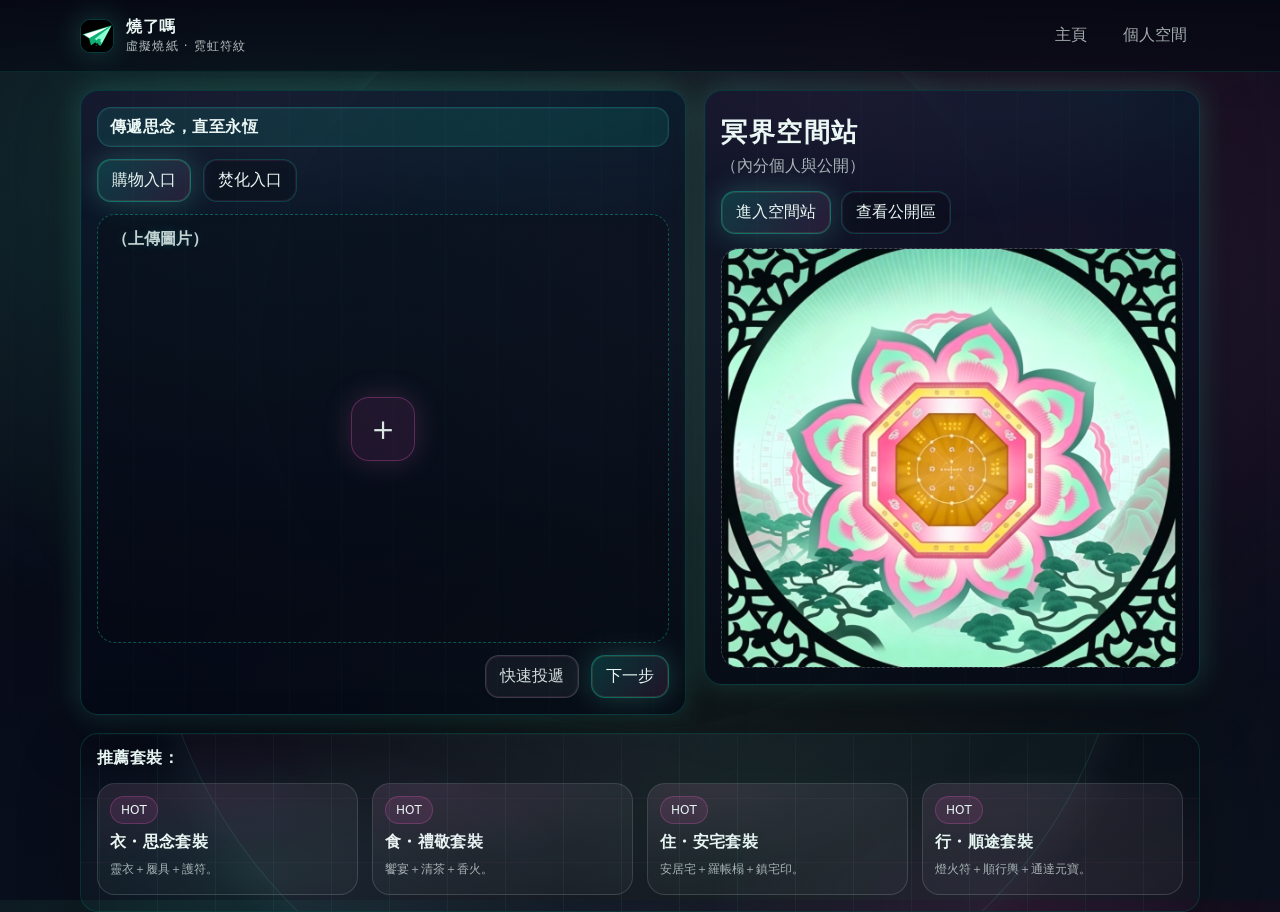
==== index.html @ e69bf2f4 "Add files via upload" ====
<!doctype html>
<html lang="zh-Hant">
  <head>
    <meta charset="utf-8" />
    <meta name="viewport" content="width=device-width, initial-scale=1" />
    <meta name="theme-color" content="#0BE6C6" />
    <meta name="description" content="燒了嗎：虛擬燒紙應用（全站繁體）。下單、結算、個人空間與冥界空間站。" />
    <title>燒了嗎｜首頁</title>
    <link rel="manifest" href="site.webmanifest" />
    <link rel="icon" href="assets/icon.png" />
    <link rel="apple-touch-icon" href="assets/icon.png" />
    <link rel="stylesheet" href="assets/styles.css" />
  </head>
  <body data-page="home">
    <div class="bg-sigil" aria-hidden="true"></div>

    <header class="topbar">
      <div class="container topbar-inner">
        <a class="brand" href="index.html" aria-label="回到首頁">
          <img class="brand-icon" src="assets/icon.png" alt="" aria-hidden="true" />
          <div>
            <div class="brand-title">燒了嗎</div>
            <div class="kicker">虛擬燒紙 · 霓虹符紋</div>
          </div>
        </a>

        <nav class="nav" aria-label="主選單">
          <a href="index.html">主頁</a>
          <a href="space.html">個人空間</a>
        </nav>
      </div>
    </header>

    <main class="container">
      <section class="grid home-grid" aria-label="首頁主區塊">
        <!-- 左：下單區域（依照你圖一/二位置） -->
        <div class="panel">
          <div class="panel-inner">
            <div class="panel-titlebar">傳遞思念，直至永恆</div>

            <div class="row" style="margin-top:12px">
              <a id="goOrder" class="btn btn-primary" href="order.html">購物入口</a>
              <a id="goBurn" class="btn" href="checkout.html">焚化入口</a>
            </div>

            <div class="upload-box" style="margin-top:12px">
              <div class="hint">（上傳圖片）</div>
              <div class="plus" aria-hidden="true">＋</div>
              <div id="uploadPreview" class="upload-preview" aria-hidden="true">
                <img id="uploadPreviewImg" alt="已上傳圖片預覽" />
              </div>
              <input id="uploadInput" type="file" accept="image/*" aria-label="上傳供品圖片" />
            </div>

            <div class="row" style="margin-top:12px; justify-content:flex-end">
              <button id="quickSend" class="btn btn-ghost" type="button">快速投遞</button>
              <button id="nextStep" class="btn btn-primary" type="button">下一步</button>
            </div>
          </div>
        </div>

        <!-- 右：冥界空間站（依照你圖一/二位置） -->
        <div class="panel right-station">
          <div class="panel-inner">
            <div class="station-head">冥界空間站</div>
            <div class="station-sub">（內分個人與公開）</div>

            <div class="station-cta">
              <button id="goStation" class="btn btn-primary" type="button">進入空間站</button>
              <a class="btn" href="station.html#public">查看公開區</a>
            </div>

            <div style="margin-top:14px" class="empty station-lotus">
              <img class="station-lotus-bg" src="assets/lotus_full.png" alt="" aria-hidden="true" />
            </div>
          </div>
        </div>
      </section>

      <!-- 底部：推薦套裝（依照你圖一/二位置） -->
      <section class="footer-strip" aria-label="推薦套裝">
        <div class="title">推薦套裝：</div>
        <div id="recommended" class="cards"></div>
      </section>
    </main>

    <script defer src="assets/app.bundle.js"></script>
  </body>
</html>
---- assets/styles.css ----
:root{
  --bg0:#060813;
  --bg1:#0A0F20;
  --panel: rgba(10, 18, 40, 0.62);
  --panel2: rgba(4, 8, 20, 0.72);
  --line: rgba(131, 255, 219, 0.28);
  --line2: rgba(255, 133, 222, 0.25);
  --text:#EAF7F4;
  --muted: rgba(234, 247, 244, 0.68);

  /* 更接近參考圖二：薄荷青＋粉紫霓虹 */
  --neonC:#5FF6D6;
  --neonP:#FF7AD9;
  --neonG:#B8FF4D;
  --neonY:#FFE07A;

  --shadowC: 0 0 30px rgba(95, 246, 214, 0.22);
  --shadowP: 0 0 30px rgba(255, 122, 217, 0.18);

  --radius: 18px;
  --radius2: 12px;
  --max: 1120px;
}

*{ box-sizing:border-box; }
html,body{ height:100%; }
body{
  margin:0;
  color:var(--text);
  font-family: ui-sans-serif, system-ui, -apple-system, "Microsoft JhengHei", "PingFang TC", "Noto Sans TC", "Heiti TC", Arial, sans-serif;
  background:
    radial-gradient(1200px 760px at 20% 18%, rgba(95,246,214,.16), transparent 60%),
    radial-gradient(980px 720px at 82% 26%, rgba(255,122,217,.13), transparent 66%),
    radial-gradient(980px 780px at 58% 92%, rgba(184,255,77,.07), transparent 62%),
    linear-gradient(180deg, #050712, #090E1C);
  overflow-x:hidden;
}

.bg-sigil{
  position:fixed;
  inset:-20vh -20vw;
  pointer-events:none;
  opacity:.28;
  filter: blur(.2px);
  background:
    radial-gradient(circle at 50% 45%, rgba(95,246,214,.10), transparent 56%),
    conic-gradient(from 120deg, rgba(255,122,217,.06), rgba(95,246,214,.06), rgba(255,224,122,.05), rgba(184,255,77,.05), rgba(255,122,217,.06));
  mask-image:
    radial-gradient(circle at 50% 40%, rgba(0,0,0,.85), transparent 62%),
    linear-gradient(180deg, rgba(0,0,0,.92), transparent 70%);
  z-index:-1;
}
.bg-sigil::before{
  content:"";
  position:absolute;
  inset:0;
  background-image:
    repeating-linear-gradient(90deg, rgba(95,246,214,.06) 0 1px, transparent 1px 46px),
    repeating-linear-gradient(0deg, rgba(95,246,214,.05) 0 1px, transparent 1px 44px);
  opacity:.35;
  mix-blend-mode: screen;
}
.bg-sigil::after{
  content:"";
  position:absolute;
  left:50%;
  top:42%;
  width:min(760px, 68vw);
  aspect-ratio:1/1;
  transform: translate(-50%,-50%) rotate(12deg);
  border-radius:50%;
  border:1px solid rgba(95,246,214,.22);
  box-shadow: var(--shadowC);
  background:
    radial-gradient(circle at 50% 50%, rgba(255,224,122,.10), transparent 55%),
    radial-gradient(circle at 50% 50%, rgba(95,246,214,.08), transparent 62%);
}

a{ color:inherit; text-decoration:none; }
button{ font:inherit; color:inherit; }
img{ max-width:100%; display:block; }

.container{
  width: min(var(--max), calc(100% - 32px));
  margin: 0 auto;
}

.topbar{
  position:sticky;
  top:0;
  z-index:10;
  backdrop-filter: blur(10px);
  background: linear-gradient(180deg, rgba(6,8,19,.92), rgba(6,8,19,.62));
  border-bottom: 1px solid rgba(11,230,198,.14);
}
.topbar-inner{
  display:flex;
  align-items:center;
  justify-content:space-between;
  padding: 14px 0;
}
.brand{
  display:flex;
  align-items:center;
  gap:12px;
  min-width: 140px;
}
.brand-icon{
  width:34px;
  height:34px;
  border-radius:10px;
  border: 1px solid rgba(11,230,198,.22);
  box-shadow: var(--shadowC);
  object-fit: cover;
  background: rgba(7,10,18,.35);
}
.brand-title{
  font-weight: 800;
  letter-spacing: .04em;
}
.nav{
  display:flex;
  align-items:center;
  gap: 10px;
}
.nav a{
  padding: 10px 12px;
  border-radius: 12px;
  border: 1px solid transparent;
  color: var(--muted);
}
.nav a[aria-current="page"]{
  color: var(--text);
  border-color: rgba(11,230,198,.22);
  background: rgba(11,230,198,.06);
  box-shadow: 0 0 0 1px rgba(255,91,205,.08) inset;
}
.nav a:hover{
  color: var(--text);
  background: rgba(255,91,205,.06);
  border-color: rgba(255,91,205,.18);
}

.grid{
  display:grid;
  gap: 18px;
}
.home-grid{
  grid-template-columns: 1.1fr .9fr;
  align-items: start;
  margin-top: 18px;
}
@media (max-width: 900px){
  .home-grid{ grid-template-columns: 1fr; }
}

.panel{
  border-radius: var(--radius);
  background: linear-gradient(180deg, rgba(10, 18, 40, 0.68), rgba(4, 8, 20, 0.65));
  border: 1px solid rgba(11,230,198,.18);
  box-shadow: 0 22px 60px rgba(0,0,0,.35), var(--shadowC);
  overflow:hidden;
  position:relative;
}
.panel::before{
  content:"";
  position:absolute;
  inset:0;
  background:
    radial-gradient(700px 240px at 20% 0%, rgba(255,91,205,.14), transparent 60%),
    radial-gradient(600px 240px at 80% 0%, rgba(11,230,198,.12), transparent 60%),
    repeating-linear-gradient(90deg, rgba(11,230,198,.08) 0 1px, transparent 1px 52px);
  opacity:.38;
  pointer-events:none;
}
.panel-inner{
  position:relative;
  padding: 16px;
}
.panel-titlebar{
  height: 40px;
  border-radius: 14px;
  background: rgba(11,230,198,.10);
  border: 1px solid rgba(11,230,198,.20);
  box-shadow: 0 0 0 1px rgba(255,91,205,.08) inset;
  display:flex;
  align-items:center;
  padding: 0 12px;
  font-weight: 700;
  letter-spacing:.03em;
}

.row{
  display:flex;
  gap: 12px;
  flex-wrap: wrap;
}
.btn{
  cursor:pointer;
  border:1px solid rgba(11,230,198,.22);
  background: rgba(7, 10, 18, .35);
  padding: 10px 14px;
  border-radius: 14px;
  transition: transform .08s ease, background .12s ease, border-color .12s ease;
  box-shadow: 0 0 0 1px rgba(255,91,205,.10) inset;
}
.btn:hover{
  background: rgba(255,91,205,.08);
  border-color: rgba(255,91,205,.25);
}
.btn:active{ transform: translateY(1px); }
.btn-primary{
  border-color: rgba(11,230,198,.34);
  background: linear-gradient(135deg, rgba(11,230,198,.18), rgba(255,91,205,.10));
  box-shadow: var(--shadowC), 0 0 0 1px rgba(255,209,91,.10) inset;
}
.btn-ghost{
  border-color: rgba(234,247,244,.16);
  background: rgba(234,247,244,.05);
  color: rgba(234,247,244,.88);
}
.btn-small{ padding: 8px 10px; border-radius: 12px; }

.upload-box{
  margin-top: 14px;
  border-radius: var(--radius);
  border: 1px dashed rgba(11,230,198,.34);
  background: rgba(7, 10, 18, .30);
  aspect-ratio: 16/12;
  min-height: 300px;
  display:flex;
  align-items:center;
  justify-content:center;
  position:relative;
  overflow:hidden;
}
.upload-box .plus{
  width: 64px;
  height: 64px;
  border-radius: 18px;
  border: 1px solid rgba(255,91,205,.28);
  background: rgba(255,91,205,.10);
  box-shadow: var(--shadowP);
  display:grid;
  place-items:center;
  font-size: 34px;
  color: rgba(234,247,244,.92);
}
.upload-box .hint{
  position:absolute;
  top: 14px;
  left: 14px;
  font-weight: 700;
  color: rgba(234,247,244,.84);
  text-shadow: 0 0 10px rgba(11,230,198,.18);
}
.upload-box input{
  position:absolute;
  inset:0;
  opacity:0;
  cursor:pointer;
}
.upload-preview{
  position:absolute;
  inset:0;
  display:none;
  align-items:center;
  justify-content:center;
  padding: 14px;
}
.upload-preview img{
  max-height: 100%;
  border-radius: 14px;
  border: 1px solid rgba(11,230,198,.20);
  box-shadow: 0 18px 40px rgba(0,0,0,.38), var(--shadowC);
}

.footer-strip{
  margin-top: 18px;
  border-radius: var(--radius);
  border: 1px solid rgba(11,230,198,.16);
  background: rgba(7, 10, 18, .22);
  box-shadow: 0 22px 60px rgba(0,0,0,.28);
  overflow:hidden;
  position:relative;
}
.footer-strip::before{
  content:"";
  position:absolute;
  inset:-40px -40px -80px -40px;
  pointer-events:none;
  opacity:.55;
  background:
    radial-gradient(520px 220px at 18% 60%, rgba(95,246,214,.18), transparent 60%),
    radial-gradient(520px 220px at 82% 70%, rgba(255,122,217,.16), transparent 60%),
    repeating-linear-gradient(90deg, rgba(95,246,214,.10) 0 1px, transparent 1px 58px),
    repeating-linear-gradient(0deg, rgba(255,122,217,.08) 0 1px, transparent 1px 64px);
  mix-blend-mode: screen;
  filter: blur(.6px);
  mask-image: linear-gradient(180deg, rgba(0,0,0,.15), rgba(0,0,0,.95) 30%, rgba(0,0,0,.95));
}
.footer-strip::after{
  /* 「符文感」：用幾何光環模擬符印，不用文字避免出現簡體/亂碼 */
  content:"";
  position:absolute;
  left:50%;
  bottom:-140px;
  width:min(980px, 92vw);
  aspect-ratio: 1/1;
  transform: translateX(-50%) rotate(10deg);
  border-radius:50%;
  border:1px solid rgba(95,246,214,.18);
  box-shadow: 0 0 60px rgba(95,246,214,.10), 0 0 60px rgba(255,122,217,.08);
  background:
    radial-gradient(circle at 50% 50%, rgba(95,246,214,.12), transparent 58%),
    conic-gradient(from 90deg, rgba(95,246,214,.08), rgba(255,122,217,.07), rgba(255,224,122,.05), rgba(95,246,214,.08));
  opacity:.55;
  pointer-events:none;
}
.footer-strip .title,
.footer-strip .cards{
  position:relative;
}

/* 分類按鈕：更大、更像主入口 */
.cat-tabs .btn{
  padding: 12px 18px;
  border-radius: 16px;
  font-weight: 800;
  letter-spacing: .08em;
}
@media (max-width: 720px){
  .cat-tabs .btn{
    padding: 12px 16px;
    flex: 1 1 76px;
    justify-content:center;
    text-align:center;
  }
}
.footer-strip .title{
  padding: 14px 16px 0 16px;
  font-weight: 800;
  letter-spacing:.03em;
}
.cards{
  display:grid;
  grid-template-columns: repeat(4, 1fr);
  gap: 14px;
  padding: 14px 16px 16px 16px;
}
@media (max-width: 900px){
  .cards{ grid-template-columns: repeat(2, 1fr); }
}
.card{
  border-radius: 18px;
  border: 1px solid rgba(234,247,244,.14);
  background: linear-gradient(180deg, rgba(234,247,244,.06), rgba(234,247,244,.03));
  overflow:hidden;
  min-height: 112px;
  position:relative;
}
.card::before{
  content:"";
  position:absolute;
  inset:0;
  background: radial-gradient(420px 140px at 20% 0%, rgba(255,91,205,.10), transparent 55%);
  opacity:.7;
}
.card-inner{
  position:relative;
  padding: 12px;
  display:flex;
  flex-direction:column;
  gap: 8px;
}
.tag{
  display:inline-flex;
  align-items:center;
  gap: 8px;
  font-size: 12px;
  padding: 6px 10px;
  border-radius: 999px;
  border: 1px solid rgba(11,230,198,.22);
  background: rgba(11,230,198,.08);
  width: fit-content;
}
.tag.hot{ border-color: rgba(255,91,205,.24); background: rgba(255,91,205,.10); }
.tag.new{ border-color: rgba(255,209,91,.24); background: rgba(255,209,91,.10); }

.muted{ color: var(--muted); }
.kicker{ font-size: 12px; letter-spacing:.10em; text-transform: uppercase; opacity:.76; }
.h1{
  font-size: clamp(26px, 3.4vw, 44px);
  line-height:1.05;
  font-weight: 900;
  margin: 18px 0 10px 0;
}
.lead{ color: rgba(234,247,244,.74); max-width: 60ch; }

.split{
  display:grid;
  grid-template-columns: 1fr 1fr;
  gap: 14px;
}
@media (max-width: 720px){
  .split{ grid-template-columns: 1fr; }
}

.list{
  display:grid;
  grid-template-columns: repeat(2, 1fr);
  gap: 12px;
}
@media (max-width: 720px){
  .list{ grid-template-columns: 1fr; }
}
.item{
  border-radius: 16px;
  border: 1px solid rgba(11,230,198,.18);
  background: rgba(7,10,18,.30);
  padding: 12px;
  display:flex;
  gap: 12px;
  align-items:center;
}
.thumb{
  width: 64px;
  height: 64px;
  border-radius: 14px;
  border: 1px solid rgba(255,91,205,.22);
  background: rgba(255,91,205,.10);
  overflow:hidden;
  flex: 0 0 auto;
}
.thumb img{ width:100%; height:100%; object-fit:cover; }
.item h3{ margin:0; font-size: 14px; }
.item p{ margin:4px 0 0 0; font-size: 12px; color: rgba(234,247,244,.68); }

.form{
  display:grid;
  gap: 10px;
  margin-top: 10px;
}
.field{
  display:grid;
  gap: 6px;
}
.label{ font-size: 12px; color: rgba(234,247,244,.78); }
.input, .select, textarea{
  width:100%;
  border-radius: 14px;
  border: 1px solid rgba(11,230,198,.18);
  background: rgba(7,10,18,.28);
  color: var(--text);
  padding: 10px 12px;
  outline:none;
}
.input:focus, .select:focus, textarea:focus{
  border-color: rgba(11,230,198,.34);
  box-shadow: 0 0 0 3px rgba(11,230,198,.10);
}

.notice{
  border-radius: 16px;
  border: 1px solid rgba(255,209,91,.22);
  background: rgba(255,209,91,.10);
  padding: 12px;
  color: rgba(234,247,244,.90);
}

.gallery{
  display:grid;
  grid-template-columns: repeat(3, 1fr);
  gap: 12px;
  margin-top: 12px;
}
@media (max-width: 900px){
  .gallery{ grid-template-columns: repeat(2, 1fr); }
}
.tile{
  border-radius: 18px;
  border: 1px solid rgba(11,230,198,.18);
  background: rgba(7,10,18,.28);
  overflow:hidden;
  position:relative;
}
.tile img{ width:100%; height: 170px; object-fit:cover; }
.tile .cap{
  padding: 10px 12px;
  border-top: 1px solid rgba(234,247,244,.10);
  color: rgba(234,247,244,.76);
  font-size: 12px;
}

.pill{
  display:inline-flex;
  align-items:center;
  gap: 8px;
  padding: 8px 10px;
  border-radius: 999px;
  border: 1px solid rgba(234,247,244,.14);
  background: rgba(234,247,244,.06);
  color: rgba(234,247,244,.86);
}

.right-station{
  min-height: 520px;
  display:flex;
  flex-direction:column;
  justify-content:space-between;
}
.station-head{
  font-weight: 900;
  font-size: 26px;
  letter-spacing:.06em;
  margin: 8px 0 0 0;
}
.station-sub{ color: rgba(234,247,244,.70); margin: 6px 0 0 0; }
.station-cta{
  margin-top: 14px;
  display:flex;
  gap: 10px;
  flex-wrap:wrap;
}

.toolbar{
  display:flex;
  align-items:center;
  justify-content:space-between;
  gap: 12px;
  flex-wrap:wrap;
  margin-top: 10px;
}

.empty{
  border-radius: 18px;
  border: 1px dashed rgba(234,247,244,.18);
  background: rgba(234,247,244,.04);
  padding: 16px;
  color: rgba(234,247,244,.72);
}

/* 首頁右側空間站：紅框位置放蓮花 */
.station-lotus{
  position: relative;
  overflow:hidden;
  /* 擴大紅框區域高度，讓圖一能完整展示 */
  min-height: 420px;
  padding: 0; /* 去除 empty 預設內距，避免顯示變窄 */
}
.station-lotus-bg{
  position:absolute;
  inset: 0;
  width: 100%;
  height: 100%;
  object-fit: cover; /* 完全覆蓋整個區塊 */
  object-position: center;
  opacity: 1;
  filter:
    saturate(1.05)
    drop-shadow(0 24px 40px rgba(0,0,0,.45))
    drop-shadow(0 0 52px rgba(95,246,214,.16))
    drop-shadow(0 0 52px rgba(255,122,217,.12));
  pointer-events:none;
  user-select:none;
}
.station-lotus::before{
  content:"";
  position:absolute;
  inset:0;
  background:
    radial-gradient(560px 260px at 50% 52%, rgba(95,246,214,.16), transparent 62%),
    radial-gradient(600px 280px at 50% 56%, rgba(255,122,217,.12), transparent 64%);
  opacity:.9;
  mix-blend-mode: screen;
  pointer-events:none;
}

.sr-only{
  position:absolute;
  width:1px;
  height:1px;
  padding:0;
  margin:-1px;
  overflow:hidden;
  clip:rect(0,0,0,0);
  white-space:nowrap;
  border:0;
}

/* -------- 焚化動畫（結算確認後） -------- */
.burn-overlay{
  position: fixed;
  inset: 0;
  display:none;
  align-items:center;
  justify-content:center;
  /* 只模糊符紙以外的內容：用 backdrop-filter 模糊「背後」 */
  backdrop-filter: blur(9px) saturate(1.12);
  background: radial-gradient(900px 600px at 50% 45%, rgba(0,0,0,.20), rgba(0,0,0,.70));
  z-index: 999;
}
.burning .burn-overlay{ display:flex; }

.burn-stage{
  width: min(420px, 78vw);
  aspect-ratio: 6 / 9.5;
  position: relative;
  display:grid;
  place-items:center;
}
.burn-message{
  width: min(520px, 84vw);
  padding: 18px 18px;
  border-radius: 18px;
  border: 1px solid rgba(95,246,214,.22);
  background: rgba(6, 10, 18, .55);
  box-shadow: 0 28px 70px rgba(0,0,0,.45), 0 0 0 1px rgba(255,122,217,.10) inset, var(--shadowC);
  text-align: center;
  opacity: 0;
  transform: translateY(10px) scale(.98);
}
.burning .burn-message{
  /* 出現後停留約 2~3 秒，再以消散淡出離場 */
  animation:
    burnMessageIn .42s ease-out forwards,
    burnMessageDissolve .90s ease-in forwards 2.25s;
}
.burn-kicker{
  font-size: 12px;
  letter-spacing: .18em;
  color: rgba(234,247,244,.72);
  text-transform: uppercase;
}
.burn-blessing{
  margin-top: 10px;
  font-size: clamp(18px, 2.8vw, 26px);
  line-height: 1.25;
  font-weight: 900;
  letter-spacing: .02em;
  color: rgba(234,247,244,.95);
  text-shadow: 0 0 18px rgba(95,246,214,.12), 0 0 18px rgba(255,122,217,.10);
}

@keyframes burnMessageIn{
  0%{ opacity:0; transform: translateY(12px) scale(.98); }
  100%{ opacity:1; transform: translateY(0) scale(1); }
}
@keyframes burnMessageDissolve{
  0%{ opacity:1; transform: translateY(0) scale(1); filter: blur(0); }
  65%{ opacity:.55; transform: translateY(-10px) scale(.995); filter: blur(.6px); }
  100%{ opacity:0; transform: translateY(-22px) scale(.985); filter: blur(1.4px); }
}
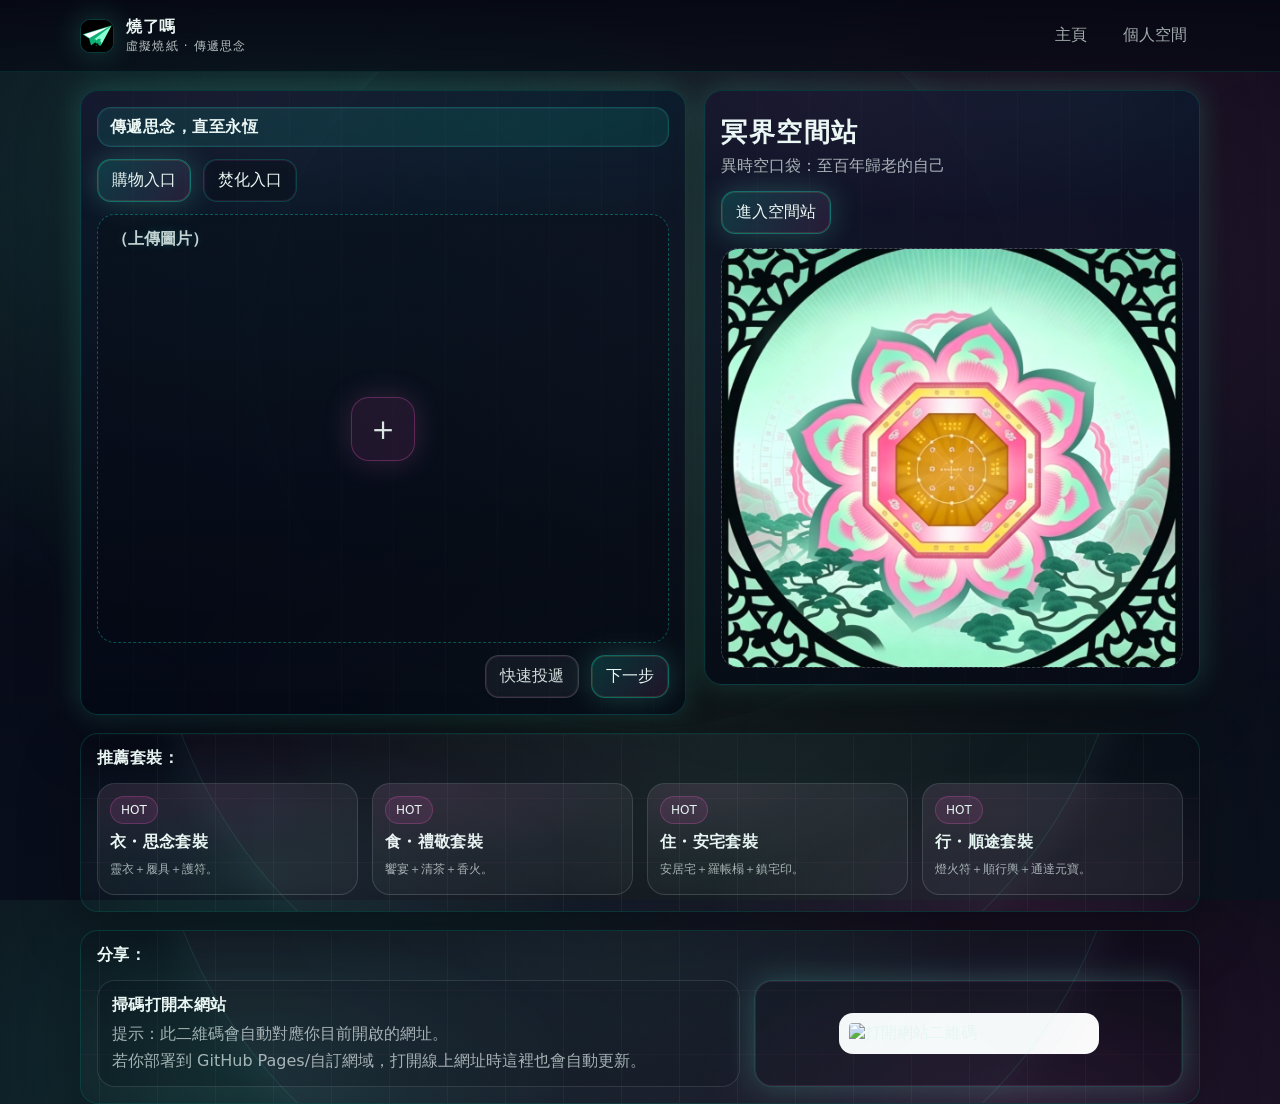
==== commit 175c1fcc: "Add files via upload" ====
--- a/index.html
+++ b/index.html
@@ -20,7 +20,7 @@
           <img class="brand-icon" src="assets/icon.png" alt="" aria-hidden="true" />
           <div>
             <div class="brand-title">燒了嗎</div>
-            <div class="kicker">虛擬燒紙 · 霓虹符紋</div>
+            <div class="kicker">虛擬燒紙 · 傳遞思念</div>
           </div>
         </a>
 
@@ -63,11 +63,10 @@
         <div class="panel right-station">
           <div class="panel-inner">
             <div class="station-head">冥界空間站</div>
-            <div class="station-sub">（內分個人與公開）</div>
+            <div class="station-sub">異時空口袋：至百年歸老的自己</div>
 
             <div class="station-cta">
               <button id="goStation" class="btn btn-primary" type="button">進入空間站</button>
-              <a class="btn" href="station.html#public">查看公開區</a>
             </div>
 
             <div style="margin-top:14px" class="empty station-lotus">
@@ -82,6 +81,20 @@
         <div class="title">推薦套裝：</div>
         <div id="recommended" class="cards"></div>
       </section>
+
+      <section class="footer-strip" aria-label="分享二維碼">
+        <div class="title">分享：</div>
+        <div class="share-grid">
+          <div class="share-text">
+            <div style="font-weight:900; letter-spacing:.02em">掃碼打開本網站</div>
+            <div class="muted" style="margin-top:8px">提示：此二維碼會自動對應你目前開啟的網址。</div>
+            <div class="muted" style="margin-top:6px">若你部署到 GitHub Pages/自訂網域，打開線上網址時這裡也會自動更新。</div>
+          </div>
+          <div class="share-qr">
+            <img id="shareQr" alt="打開網站二維碼" />
+          </div>
+        </div>
+      </section>
     </main>
 
     <script defer src="assets/app.bundle.js"></script>
--- a/assets/styles.css
+++ b/assets/styles.css
@@ -56,8 +56,12 @@
   inset:0;
   background-image:
     repeating-linear-gradient(90deg, rgba(95,246,214,.06) 0 1px, transparent 1px 46px),
-    repeating-linear-gradient(0deg, rgba(95,246,214,.05) 0 1px, transparent 1px 44px);
-  opacity:.35;
+    repeating-linear-gradient(0deg, rgba(95,246,214,.05) 0 1px, transparent 1px 44px),
+    url("talisman-pattern.svg");
+  background-repeat: repeat, repeat, repeat;
+  background-size: auto, auto, 520px 520px;
+  background-position: 0 0, 0 0, 18px 12px;
+  opacity:.30;
   mix-blend-mode: screen;
 }
 .bg-sigil::after{
@@ -322,6 +326,40 @@
   position:relative;
 }
 
+/* 分享 QR */
+.share-grid{
+  position: relative;
+  display:grid;
+  grid-template-columns: 1.2fr .8fr;
+  gap: 14px;
+  padding: 14px 16px 16px 16px;
+}
+@media (max-width: 900px){
+  .share-grid{ grid-template-columns: 1fr; }
+}
+.share-text{
+  border-radius: 18px;
+  border: 1px solid rgba(234,247,244,.12);
+  background: rgba(7,10,18,.22);
+  padding: 14px;
+}
+.share-qr{
+  border-radius: 18px;
+  border: 1px solid rgba(95,246,214,.20);
+  background: rgba(7,10,18,.26);
+  padding: 14px;
+  display:grid;
+  place-items:center;
+  box-shadow: 0 0 0 1px rgba(255,122,217,.10) inset, var(--shadowC);
+}
+.share-qr img{
+  width: min(260px, 70vw);
+  height: auto;
+  border-radius: 14px;
+  background: rgba(255,255,255,.98);
+  padding: 10px;
+}
+
 /* 分類按鈕：更大、更像主入口 */
 .cat-tabs .btn{
   padding: 12px 18px;
@@ -431,8 +469,15 @@
   background: rgba(255,91,205,.10);
   overflow:hidden;
   flex: 0 0 auto;
+  display: grid;
+  place-items: center;
 }
 .thumb img{ width:100%; height:100%; object-fit:cover; }
+.thumb .emoji{
+  font-size: 30px;
+  line-height: 1;
+  filter: drop-shadow(0 6px 10px rgba(0,0,0,.35));
+}
 .item h3{ margin:0; font-size: 14px; }
 .item p{ margin:4px 0 0 0; font-size: 12px; color: rgba(234,247,244,.68); }
 
@@ -485,6 +530,20 @@
   position:relative;
 }
 .tile img{ width:100%; height: 170px; object-fit:cover; }
+.tile-emoji{
+  height: 170px;
+  display:grid;
+  place-items:center;
+  background:
+    radial-gradient(240px 140px at 50% 0%, rgba(95,246,214,.14), transparent 62%),
+    radial-gradient(240px 140px at 50% 100%, rgba(255,122,217,.12), transparent 62%),
+    rgba(7,10,18,.22);
+}
+.tile-emoji span{
+  font-size: 58px;
+  line-height: 1;
+  filter: drop-shadow(0 14px 22px rgba(0,0,0,.45));
+}
 .tile .cap{
   padding: 10px 12px;
   border-top: 1px solid rgba(234,247,244,.10);
@@ -588,6 +647,98 @@
   border:0;
 }
 
+/* -------- modal（勾選刪除供品） -------- */
+.modal-overlay{
+  position: fixed;
+  inset: 0;
+  display:none;
+  align-items:center;
+  justify-content:center;
+  padding: 18px;
+  z-index: 1000;
+  backdrop-filter: blur(10px) saturate(1.1);
+  background: rgba(0,0,0,.55);
+}
+.modal-open .modal-overlay{ display:flex; }
+.modal{
+  width: min(720px, 94vw);
+  max-height: min(82vh, 720px);
+  overflow:hidden;
+  border-radius: 18px;
+  border: 1px solid rgba(95,246,214,.20);
+  background: rgba(6,10,18,.72);
+  box-shadow: 0 40px 120px rgba(0,0,0,.55), var(--shadowC);
+  display:flex;
+  flex-direction:column;
+}
+.modal-head{
+  padding: 14px 14px;
+  display:flex;
+  align-items:center;
+  justify-content:space-between;
+  gap: 12px;
+  border-bottom: 1px solid rgba(234,247,244,.10);
+}
+.modal-title{
+  font-weight: 900;
+  letter-spacing: .03em;
+}
+.modal-body{
+  padding: 14px;
+  overflow:auto;
+}
+.modal-foot{
+  padding: 14px;
+  display:flex;
+  justify-content:flex-end;
+  border-top: 1px solid rgba(234,247,244,.10);
+}
+.delete-list{
+  display:grid;
+  gap: 10px;
+}
+.delete-item{
+  display:flex;
+  gap: 12px;
+  align-items:center;
+  border-radius: 16px;
+  border: 1px solid rgba(234,247,244,.12);
+  background: rgba(7,10,18,.30);
+  padding: 12px;
+}
+.delete-item input{ transform: scale(1.15); }
+.delete-thumb{
+  width: 54px;
+  height: 54px;
+  border-radius: 14px;
+  overflow:hidden;
+  border: 1px solid rgba(95,246,214,.16);
+  background: rgba(7,10,18,.22);
+  display:grid;
+  place-items:center;
+  flex: 0 0 auto;
+}
+.delete-thumb img{ width:100%; height:100%; object-fit:cover; }
+.delete-thumb .emoji{ font-size: 28px; line-height: 1; }
+.delete-meta{
+  flex:1;
+  min-width: 0;
+}
+.delete-meta .t{
+  font-weight: 900;
+  white-space: nowrap;
+  overflow: hidden;
+  text-overflow: ellipsis;
+}
+.delete-meta .s{
+  margin-top: 4px;
+  font-size: 12px;
+  color: rgba(234,247,244,.70);
+  white-space: nowrap;
+  overflow: hidden;
+  text-overflow: ellipsis;
+}
+
 /* -------- 焚化動畫（結算確認後） -------- */
 .burn-overlay{
   position: fixed;
@@ -608,6 +759,23 @@
   position: relative;
   display:grid;
   place-items:center;
+}
+.burn-canvas{
+  position:absolute;
+  inset: 0;
+  width: 100%;
+  height: 100%;
+  border-radius: 18px;
+  opacity: 0;
+  transform: translateY(10px) scale(.98);
+  filter: drop-shadow(0 28px 70px rgba(0,0,0,.55));
+}
+.burning.phase-burn .burn-canvas{
+  opacity: 1;
+  transform: translateY(0) scale(1);
+}
+.burning:not(.phase-burn) .burn-canvas{
+  opacity: 0;
 }
 .burn-message{
   width: min(520px, 84vw);
@@ -620,11 +788,18 @@
   opacity: 0;
   transform: translateY(10px) scale(.98);
 }
+.burn-message{
+  position:relative;
+  z-index:1;
+}
 .burning .burn-message{
   /* 出現後停留約 2~3 秒，再以消散淡出離場 */
   animation:
     burnMessageIn .42s ease-out forwards,
     burnMessageDissolve .90s ease-in forwards 2.25s;
+}
+.burning.phase-burn .burn-message{
+  display:none;
 }
 .burn-kicker{
   font-size: 12px;
@@ -652,3 +827,4 @@
   100%{ opacity:0; transform: translateY(-22px) scale(.985); filter: blur(1.4px); }
 }
 
+
